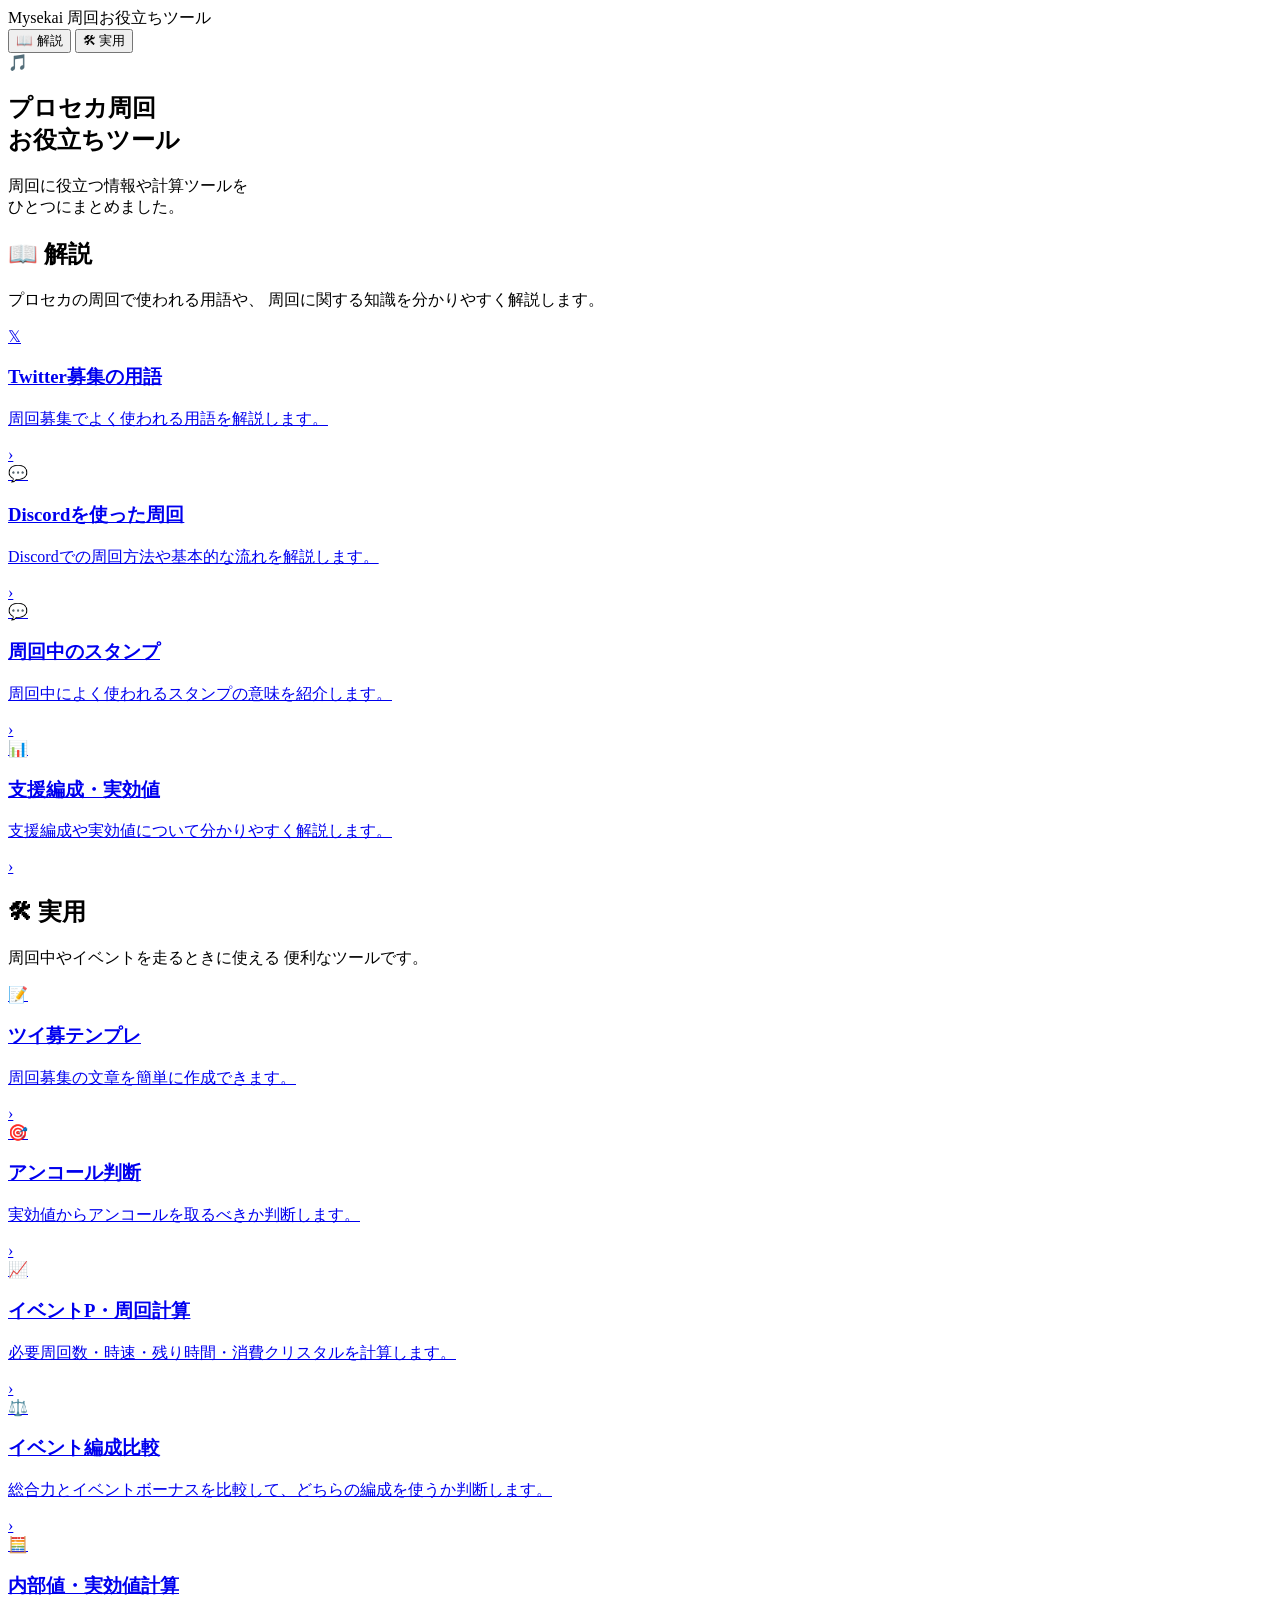
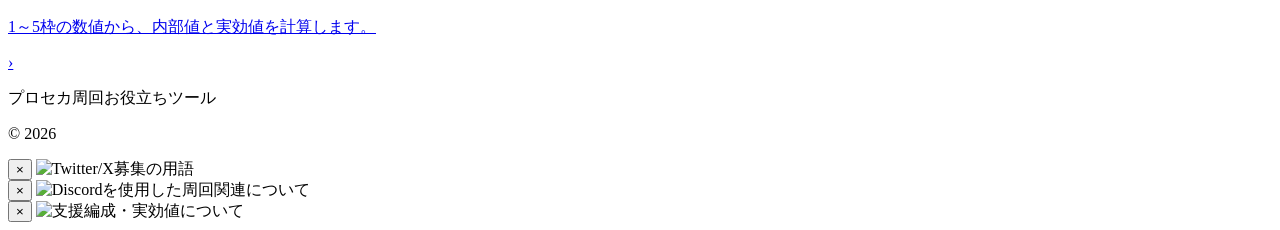
==== index.html @ a8d65b5f "Add files via upload" ====
<!DOCTYPE html>
<html lang="ja">
<head>
    <meta charset="UTF-8">
    <meta name="viewport" content="width=device-width, initial-scale=1.0">
    <title>お役立ちツール</title>
    <link rel="stylesheet" href="css/style.css">
</head>

<body>
    <header class="header">
        <div class="header-inner">
            <div class="site-logo">
                <span class="logo-main">Mysekai</span>
                <span class="logo-sub">周回お役立ちツール</span>
            </div>
        

            <nav class="header-nav">
                <button class="nav-button active">
                    📖 解説
                </button>
                <button class="nav-button">
                    🛠 実用
                </button>
            </nav>
        </div>
    </header>

    <main class="main">

        <section class="hero">
            <div class="hero-icon">🎵</div>
            <h1>
                プロセカ周回<br>
                お役立ちツール
            </h1>
            <p>
                周回に役立つ情報や計算ツールを<br>
                ひとつにまとめました。
            </p>
        </section>

        <section id="explanation" class="content tab-content active">
            <h2>📖 解説</h2>
            <p class="section-description">
                プロセカの周回で使われる用語や、
                周回に関する知識を分かりやすく解説します。
            </p>

            <div class="card-grid">
                <a href="#" class="menu-card" id="twitter-terms-card">
                    <div class="card-icon">𝕏</div>
                    <div class="card-text">
                        <h3>Twitter募集の用語</h3>
                        <p>周回募集でよく使われる用語を解説します。</p>
                    </div>
                    <span class="arrow">›</span>
                </a>

                <a href="#"  class="menu-card" id="discord-guide-button">
                    <div class="card-icon">💬</div>
                    <div class="card-text">
                        <h3>Discordを使った周回</h3>
                        <p>
                            Discordでの周回方法や基本的な流れを解説します。
                        </p>
                    </div>
                    <span class="arrow">›</span>
                </a>

                <a href="#" class="menu-card">
                    <div class="card-icon">💬</div>
                    <div class="card-text">
                        <h3>周回中のスタンプ</h3>
                        <p>
                            周回中によく使われるスタンプの意味を紹介します。
                        </p>
                    </div>
                    <span class="arrow">›</span>
                </a>

                <a href="#" class="menu-card" id="support-guide-button">
                    <div class="card-icon">📊</div>
                    <div class="card-text">
                        <h3>支援編成・実効値</h3>
                        <p>
                            支援編成や実効値について分かりやすく解説します。
                        </p>
                    </div>
                    <span class="arrow">›</span>
                </a>
            </div>
        </section>

        <section id="practical" class="content tab-content">
            <h2>🛠 実用</h2>
            <p class="section-description">
                周回中やイベントを走るときに使える
                便利なツールです。
            </p>

            <div class="card-grid">
                <a href="template.html" class="menu-card practical-card">
                    <div class="card-icon">📝</div>
                    <div class="card-text">
                        <h3>ツイ募テンプレ</h3>
                        <p>
                            周回募集の文章を簡単に作成できます。
                        </p>
                    </div>
                    <span class="arrow">›</span>
                </a>

                <a href="encore.html" class="menu-card practical-card">
                    <div class="card-icon">🎯</div>
                    <div class="card-text">
                        <h3>アンコール判断</h3>
                        <p>
                            実効値からアンコールを取るべきか判断します。
                        </p>
                    </div>
                    <span class="arrow">›</span>
                </a>

                <a href="event.html" class="menu-card practical-card">
                    <div class="card-icon">📈</div>
                    <div class="card-text">
                        <h3>イベントP・周回計算</h3>
                        <p>
                            必要周回数・時速・残り時間・消費クリスタルを計算します。
                        </p>
                    </div>
                    <span class="arrow">›</span>
                </a>

                <a href="event_compare.html" class="menu-card practical-card">
                    <div class="card-icon">⚖️</div>
                    <div class="card-text">
                        <h3>イベント編成比較</h3>
                        <p>
                            総合力とイベントボーナスを比較して、どちらの編成を使うか判断します。
                        </p>
                    </div>
                    <span class="arrow">›</span>
                </a>

                <a href="internal.html" class="menu-card practical-card">
                    <div class="card-icon">🧮</div>
                    <div class="card-text">
                        <h3>内部値・実効値計算</h3>
                        <p>
                            1～5枠の数値から、内部値と実効値を計算します。
                        </p>
                    </div>
                    <span class="arrow">›</span>
                </a>

            </div>
        </section>
    </main>

    <footer class="footer">
        <p>
            プロセカ周回お役立ちツール
        </p>
        <p class="copyright">
            © 2026
        </p>
    </footer>
    <script src="js/main.js"></script>
    <div class="image-modal" id="twitter-terms-modal">
        <div class="image-modal-content">
            <button class="image-modal-close" id="twitter-terms-close">×</button>
            <img src="images/Twitter_text.png" alt="Twitter/X募集の用語">
        </div>
    </div>
    <div class="image-modal" id="discord-guide-modal">
        <div class="image-modal-content">
            <button class="image-modal-close" id="discord-guide-close">×</button>
            <img src="images/Discord_text.png" alt="Discordを使用した周回関連について">
        </div>
    </div>
    <div class="image-modal" id="support-guide-modal">
        <div class="image-modal-content">
            <button class="image-modal-close" id="support-guide-close">×</button>
            <img src="images/Sien_text.png" alt="支援編成・実効値について">
        </div>
    </div>
</body>
</html>
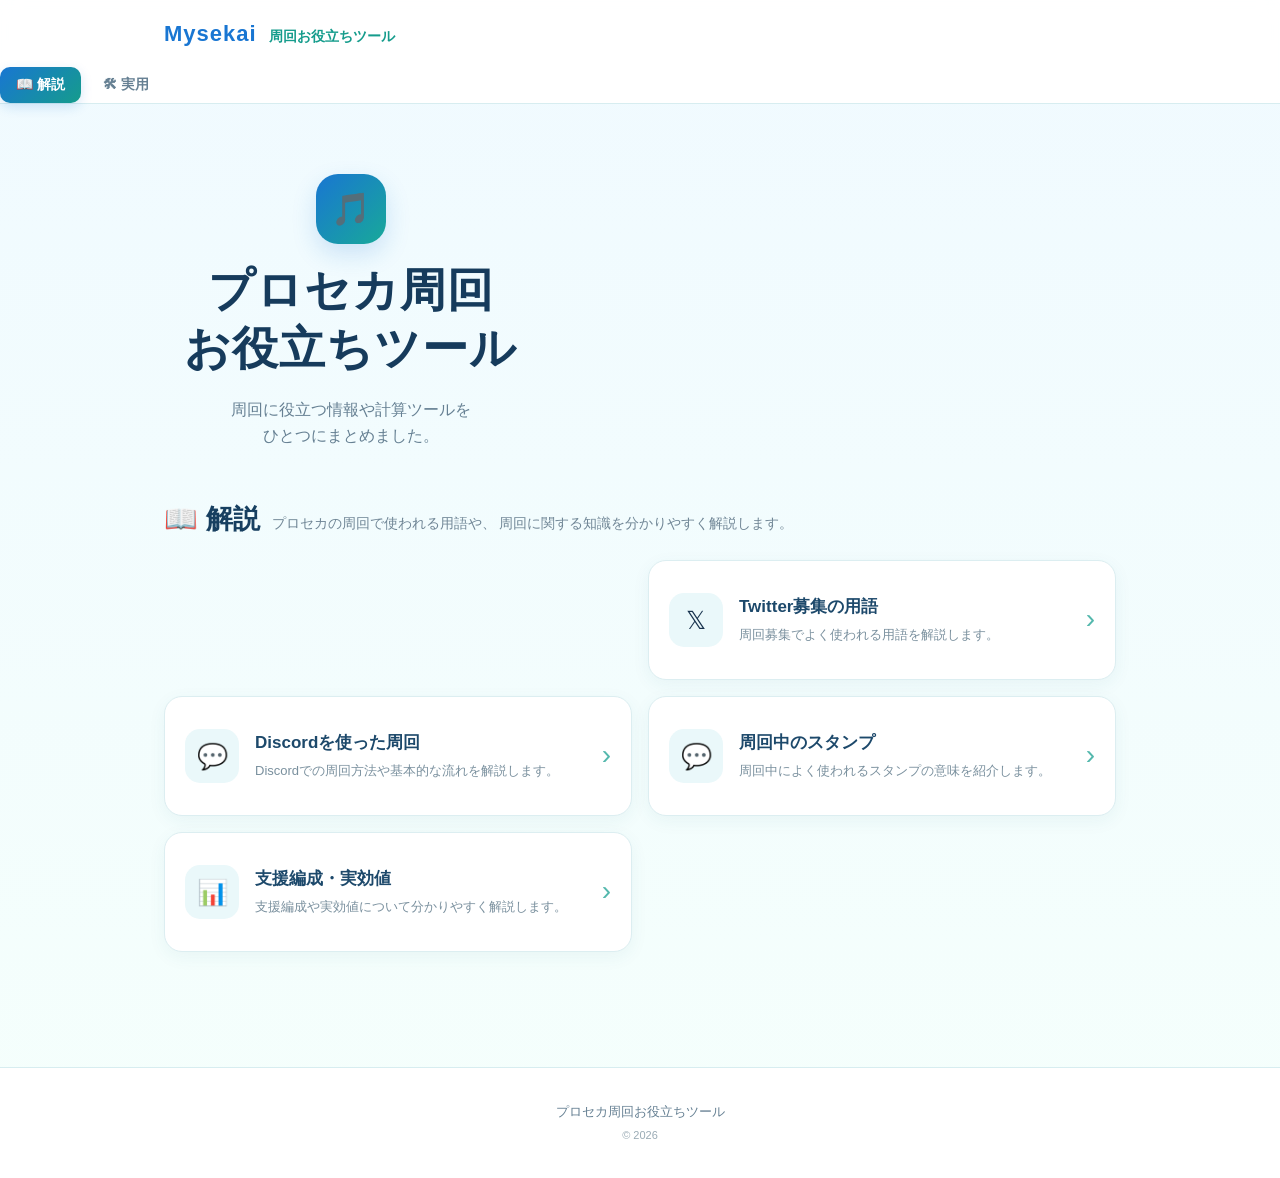
==== commit 232b96c3: "Add files via upload" ====
--- a/index.html
+++ b/index.html
@@ -10,7 +10,7 @@
 <body>
     <header class="header">
         <div class="header-inner">
-            <div class="site-logo">
+            <a href="index.html" class="site-logo">
                 <span class="logo-main">Mysekai</span>
                 <span class="logo-sub">周回お役立ちツール</span>
             </div>
--- a/css/style.css
+++ b/css/style.css
@@ -0,0 +1,763 @@
+* {
+    box-sizing: border-box;
+}
+html {
+    scroll-behavior: smooth;
+}
+body {
+    margin: 0;
+    font-family:
+        -apple-system,
+        BlinkMacSystemFont,
+        "Segoe UI",
+        "Noto Sans JP",
+        sans-serif;
+    color: #17324d;
+    background:
+        linear-gradient(
+            180deg,
+            #f0faff 0%,
+            #f5fffc 100%
+        );
+    line-height: 1.6;
+}
+
+/* =========================
+   ヘッダー
+========================= */
+.header {
+    position: sticky;
+    top: 0;
+    z-index: 100;
+    background: rgba(255, 255, 255, 0.94);
+    border-bottom: 1px solid #d7edf0;
+    backdrop-filter: blur(10px);
+}
+
+.header-inner {
+    max-width: 1000px;
+    margin: 0 auto;
+    padding: 16px 24px;
+    display: flex;
+    align-items: center;
+    justify-content: space-between;
+}
+
+.site-logo {
+    display: flex;
+    align-items: baseline;
+    gap: 12px;
+}
+
+.logo-main {
+    font-size: 22px;
+    font-weight: 800;
+    letter-spacing: 1px;
+    color: #1976d2;
+}
+
+.logo-sub {
+    font-size: 14px;
+    font-weight: 600;
+    color: #159c8c;
+}
+
+/* =========================
+   ヘッダーナビ
+========================= */
+.header-nav {
+    display: flex;
+    align-items: center;
+    gap: 6px;
+}
+
+.nav-button {
+    padding: 9px 16px;
+    border: none;
+    border-radius: 10px;
+    background: transparent;
+    font-size: 14px;
+    font-weight: 700;
+    color: #668093;
+    cursor: pointer;
+    transition: 0.2s;
+}
+
+.nav-button:hover {
+    color: #1976d2;
+    background: #eef8fa;
+}
+
+.nav-button.active {
+    color: #ffffff;
+    background: linear-gradient(
+        135deg,
+        #1976d2,
+        #159c8c
+    );
+    box-shadow:
+        0 4px 12px rgba(25, 118, 210, 0.18);
+}
+/* =========================
+   メイン
+========================= */
+.main {
+    max-width: 1000px;
+    margin: 0 auto;
+    padding: 0 24px 60px;
+}
+
+/* =========================
+   ヒーロー
+========================= */
+.hero {
+    text-align: center;
+    padding: 70px 20px 50px;
+}
+
+.hero-icon {
+    display: inline-flex;
+    align-items: center;
+    justify-content: center;
+    width: 70px;
+    height: 70px;
+    margin-bottom: 18px;
+    font-size: 32px;
+    border-radius: 22px;
+    background: linear-gradient(
+        135deg,
+        #1976d2,
+        #18a999
+    );
+    box-shadow:
+        0 10px 25px rgba(25, 118, 210, 0.18);
+}
+
+.hero h1 {
+    margin: 0;
+    font-size: clamp(30px, 5vw, 46px);
+    line-height: 1.25;
+    letter-spacing: 1px;
+    color: #163b5c;
+}
+
+.hero p {
+    margin: 20px 0 0;
+    font-size: 16px;
+    color: #668093;
+}
+
+/* =========================
+   セクション
+========================= */
+.content {
+    margin-bottom: 55px;
+}
+
+.content h2 {
+    margin: 0;
+    font-size: 27px;
+    color: #173f60;
+}
+
+.section-description {
+    margin: 8px 0 25px;
+    color: #708696;
+    font-size: 14px;
+}
+
+/* =========================
+   カード
+========================= */
+.card-grid {
+    display: grid;
+    grid-template-columns:
+        repeat(2, minmax(0, 1fr));
+    gap: 16px;
+}
+
+.menu-card {
+    position: relative;
+    display: flex;
+    align-items: center;
+    gap: 16px;
+    min-height: 120px;
+    padding: 20px 48px 20px 20px;
+    text-decoration: none;
+    color: inherit;
+    background: #ffffff;
+    border: 1px solid #dceef1;
+    border-radius: 18px;
+    box-shadow:
+        0 5px 18px rgba(30, 100, 120, 0.06);
+    transition:
+        transform 0.2s,
+        box-shadow 0.2s,
+        border-color 0.2s;
+}
+
+.menu-card:hover {
+    transform: translateY(-3px);
+    border-color: #72cfc5;
+    box-shadow:
+        0 10px 25px rgba(30, 100, 120, 0.12);
+}
+
+/* アイコン */
+.card-icon {
+    display: flex;
+    align-items: center;
+    justify-content: center;
+    flex-shrink: 0;
+    width: 54px;
+    height: 54px;
+    border-radius: 15px;
+    font-size: 25px;
+    background: #eaf8fa;
+}
+
+/* テキスト */
+.card-text {
+    min-width: 0;
+}
+
+.card-text h3 {
+    margin: 0 0 5px;
+    font-size: 17px;
+    color: #1d496b;
+}
+
+.card-text p {
+    margin: 0;
+    font-size: 13px;
+    color: #7a909e;
+}
+
+/* 矢印 */
+.arrow {
+    position: absolute;
+    right: 20px;
+    font-size: 28px;
+    color: #54b8ad;
+    transition: transform 0.2s;
+}
+
+.menu-card:hover .arrow {
+    transform: translateX(4px);
+}
+
+/* =========================
+   実用カード
+========================= */
+
+.practical-card {
+    border-color: #d3ece7;
+}
+.practical-card .card-icon {
+    background: #e7f8f4;
+}
+
+/* =========================
+   フッター
+========================= */
+.footer {
+    padding: 30px 20px;
+    text-align: center;
+    border-top: 1px solid #d7edf0;
+    background: #ffffff;
+    color: #668093;
+}
+
+.footer p {
+    margin: 4px 0;
+    font-size: 13px;
+}
+
+.footer .copyright {
+    font-size: 11px;
+    color: #9aabb5;
+}
+
+/* =========================
+   スマホ対応
+========================= */
+@media (max-width: 700px) {
+    .header-inner {
+        flex-direction: column;
+        align-items: stretch;
+        gap: 8px;
+        padding: 12px 14px;
+    }
+    .site-logo {
+        gap: 8px;
+        justify-content: center;
+    }
+    .header-nav {
+        width: 100%;
+    }
+    .nav-button {
+        flex: 1;
+        padding: 9px 8px;
+    }
+    .logo-main {
+        font-size: 18px;
+    }
+    .logo-sub {
+        font-size: 12px;
+    }
+    .main {
+        padding: 0 14px 45px;
+    }
+    .hero {
+        padding: 50px 10px 35px;
+    }
+    .hero-icon {
+        width: 60px;
+        height: 60px;
+
+        border-radius: 18px;
+
+        font-size: 28px;
+    }
+    .hero h1 {
+        font-size: 32px;
+    }
+    .hero p {
+        font-size: 14px;
+    }
+    .content h2 {
+        font-size: 23px;
+    }
+    .card-grid {
+        grid-template-columns: 1fr;
+    }
+    .menu-card {
+        min-height: 105px;
+
+        padding: 17px 45px 17px 16px;
+    }
+    .card-icon {
+        width: 48px;
+        height: 48px;
+
+        font-size: 22px;
+    }
+    .card-text h3 {
+        font-size: 16px;
+    }
+    .card-text p {
+        font-size: 12px;
+    }
+}
+/* =========================
+   タブ切り替え
+========================= */
+.tab-content {
+    display: none;
+}
+
+.tab-content.active {
+    display: block;
+}
+
+/* =====================
+   ツイ募集テンプレ
+   ===================== */
+.tool-page {
+    max-width: 500px;
+    margin: 0 auto;
+}
+
+.tool-page-header {
+    text-align: center;
+    margin-bottom: 30px;
+}
+
+.tool-page-header h1 {
+    margin: 10px 0;
+    font-size: 24px;
+    color: #234;
+}
+
+.tool-page-header p {
+    color: #668093;
+    line-height: 1.7;
+}
+
+/* 戻るボタン */
+.back-button {
+    padding: 9px 16px;
+    border-radius: 10px;
+    text-decoration: none;
+    color: #1976d2;
+    background: #eef8fa;
+    font-weight: 700;
+    font-size: 14px;
+}
+
+/* ツールカード */
+.tool-card {
+    background: #ffffff;
+    border-radius: 14px;
+    padding: 10px;
+    margin-bottom: 12px;
+    box-shadow:
+        0 6px 20px rgba(0, 0, 0, 0.06);
+}
+
+.tool-card h2 {
+    margin-top: 0;
+    margin-bottom: 16px;
+    font-size: 18px;
+}
+
+/* 入力欄 */
+.form-group {
+    margin-bottom: 14px;
+}
+
+.form-group label {
+    display: block;
+    margin-bottom: 8px;
+    font-weight: 700;
+    color: #34495e;
+}
+
+.form-group input,
+.form-group select,
+.form-group textarea {
+    width: 100%;
+    box-sizing: border-box;
+    padding: 9px 11px;
+    border: 1px solid #d8e2e8;
+    border-radius: 10px;
+    background: #f9fcfd;
+    font-size: 14px;
+    font-family: inherit;
+    outline: none;
+    transition: 0.2s;
+}
+
+.form-group input:focus,
+.form-group select:focus,
+.form-group textarea:focus {
+    border-color: #1976d2;
+    box-shadow:
+        0 0 0 3px rgba(25, 118, 210, 0.1);
+}
+
+.form-group textarea {
+    min-height: 130px;
+    resize: vertical;
+    line-height: 1.7;
+}
+
+.input-note {
+    margin: 6px 0 0;
+    font-size: 12px;
+    color: #8a9aa5;
+}
+
+/* 作成ボタン */
+.tool-main-button {
+    width: 100%;
+    padding: 11px;
+    border: none;
+    border-radius: 12px;
+    background: linear-gradient(
+        135deg,
+        #1976d2,
+        #159c8c
+    );
+    color: white;
+    font-size: 14px;
+    font-weight: 700;
+    cursor: pointer;
+    box-shadow:
+        0 5px 15px rgba(25, 118, 210, 0.2);
+
+    transition: 0.2s;
+}
+
+.tool-main-button:hover {
+    transform: translateY(-1px);
+}
+
+/* 結果 */
+.result-card {
+    display: none;
+}
+
+.result-card.show {
+    display: block;
+}
+
+#result-text {
+    width: 100%;
+    min-height: 180px;
+    box-sizing: border-box;
+    padding: 14px;
+    border: 1px solid #d8e2e8;
+    border-radius: 10px;
+    background: #f9fcfd;
+    font-family: inherit;
+    font-size: 14px;
+    line-height: 1.7;
+    resize: vertical;
+}
+
+/* 結果ボタン */
+.result-buttons {
+    display: flex;
+    gap: 10px;
+    margin-top: 12px;
+}
+
+.tool-sub-button,
+.tool-x-button {
+    flex: 1;
+    padding: 12px;
+    border: none;
+    border-radius: 10px;
+    font-size: 14px;
+    font-weight: 700;
+    cursor: pointer;
+}
+
+.tool-sub-button {
+    background: #eef3f6;
+    color: #526674;
+}
+
+.tool-x-button {
+    background: #111111;
+    color: #ffffff;
+}
+
+/* 下の戻るリンク */
+.back-link-area {
+    text-align: center;
+    margin: 30px 0;
+}
+
+.back-link-area a {
+    color: #1976d2;
+    text-decoration: none;
+    font-weight: 700;
+}
+
+/* スマホ */
+@media (max-width: 700px) {
+    .tool-page {
+        width: 100%;
+    }
+    .tool-page-header h1 {
+        font-size: 24px;
+    }
+    .tool-card {
+        padding: 20px 16px;
+        border-radius: 14px;
+    }
+    .result-buttons {
+        flex-direction: column;
+    }
+}
+
+
+/* =====================
+   アンコール判断
+   ===================== */
+.encore-result {
+    text-align: center;
+}
+
+.encore-result-main {
+    font-size: 20px;
+    font-weight: 700;
+    margin-bottom: 16px;
+    color: #1976d2;
+}
+
+.encore-result-value {
+    padding: 12px;
+    margin-bottom: 15px;
+    border-radius: 10px;
+    background: #eef8fa;
+    color: #526674;
+}
+
+.encore-result-value strong {
+    font-size: 24px;
+    color: #159c8c;
+}
+
+.encore-result p {
+    margin: 0;
+    line-height: 1.7;
+    font-size: 14px;
+    color: #668093;
+}
+
+/* ヘッダーメニュー */
+.header {
+    position: relative;
+}
+
+.menu-button {
+    width: 42px;
+    height: 42px;
+    border: none;
+    border-radius: 10px;
+    background: #eef8fa;
+    color: #1976d2;
+    font-size: 28px;
+    font-weight: 700;
+    cursor: pointer;
+}
+
+.menu-button:hover {
+    background: #dff2f5;
+}
+
+.header-menu {
+    position: absolute;
+    top: 65px;
+    right: 20px;
+    width: 280px;
+    padding: 4px;
+    background: #ffffff;
+    border-radius: 10px;
+    box-shadow: 0 8px 25px rgba(0, 0, 0, 0.15);
+    display: none;
+    z-index: 1000;
+}
+
+.header-menu.show {
+    display: block;
+}
+
+.menu-section {
+    margin: 0;
+}
+
+.menu-section-button {
+    width: 100%;
+    padding: 7px 10px;
+    border: none;
+    background: transparent;
+    text-align: left;
+    font-size: 14px;
+    font-weight: 700;
+    color: #34495e;
+    cursor: pointer;
+    border-radius: 6px;
+}
+
+.menu-section-button:hover {
+    background: #eef8fa;
+}
+
+.menu-items {
+    display: none;
+}
+
+.menu-items.show {
+    display: block;
+}
+
+.menu-items a {
+    display: block;
+    padding: 5px 10px 5px 24px;
+    text-decoration: none;
+    color: #668093;
+    font-size: 13px;
+    line-height: 1.4;
+    border-radius: 5px;
+}
+
+.menu-items a:hover {
+    background: #eef8fa;
+    color: #1976d2;
+}
+
+@media (max-width: 700px) {
+    .header-menu {
+        top: 62px;
+        left: 14px;
+        right: 14px;
+        width: auto;
+    }
+}
+/* 画像ポップアップ */
+.image-modal {
+    position: fixed;
+    inset: 0;
+    display: none;
+    align-items: center;
+    justify-content: center;
+    padding: 20px;
+    background: rgba(0,0,0,0.7);
+    z-index: 2000;
+    box-sizing: border-box;
+}
+
+.image-modal.show {
+    display: flex;
+}
+
+.image-modal-content {
+    position: relative;
+    max-width: 1000px;
+    max-height: 90vh;
+}
+
+.image-modal-content img {
+    display: block;
+    max-width: 100%;
+    max-height: 90vh;
+    border-radius: 10px;
+    object-fit: contain;
+}
+
+.image-modal-close {
+    position: absolute;
+    top: -14px;
+    right: -14px;
+    width: 36px;
+    height: 36px;
+    border: none;
+    border-radius: 50%;
+    background: #fff;
+    color: #34495e;
+    font-size: 24px;
+    line-height: 1;
+    cursor: pointer;
+    box-shadow: 0 3px 10px rgba(0,0,0,0.2);
+}
+
+@media (max-width:700px) {
+    .image-modal {
+        padding: 10px;
+    }
+
+    .image-modal-content {
+        max-width: 100%;
+        max-height: 90vh;
+    }
+
+    .image-modal-content img {
+        max-width: 100%;
+        max-height: 85vh;
+    }
+
+    .image-modal-close {
+        top: -10px;
+        right: -6px;
+    }
+}
+
+.site-logo{
+    text-decoration:none;
+    color:inherit;
+    cursor:pointer;
+}
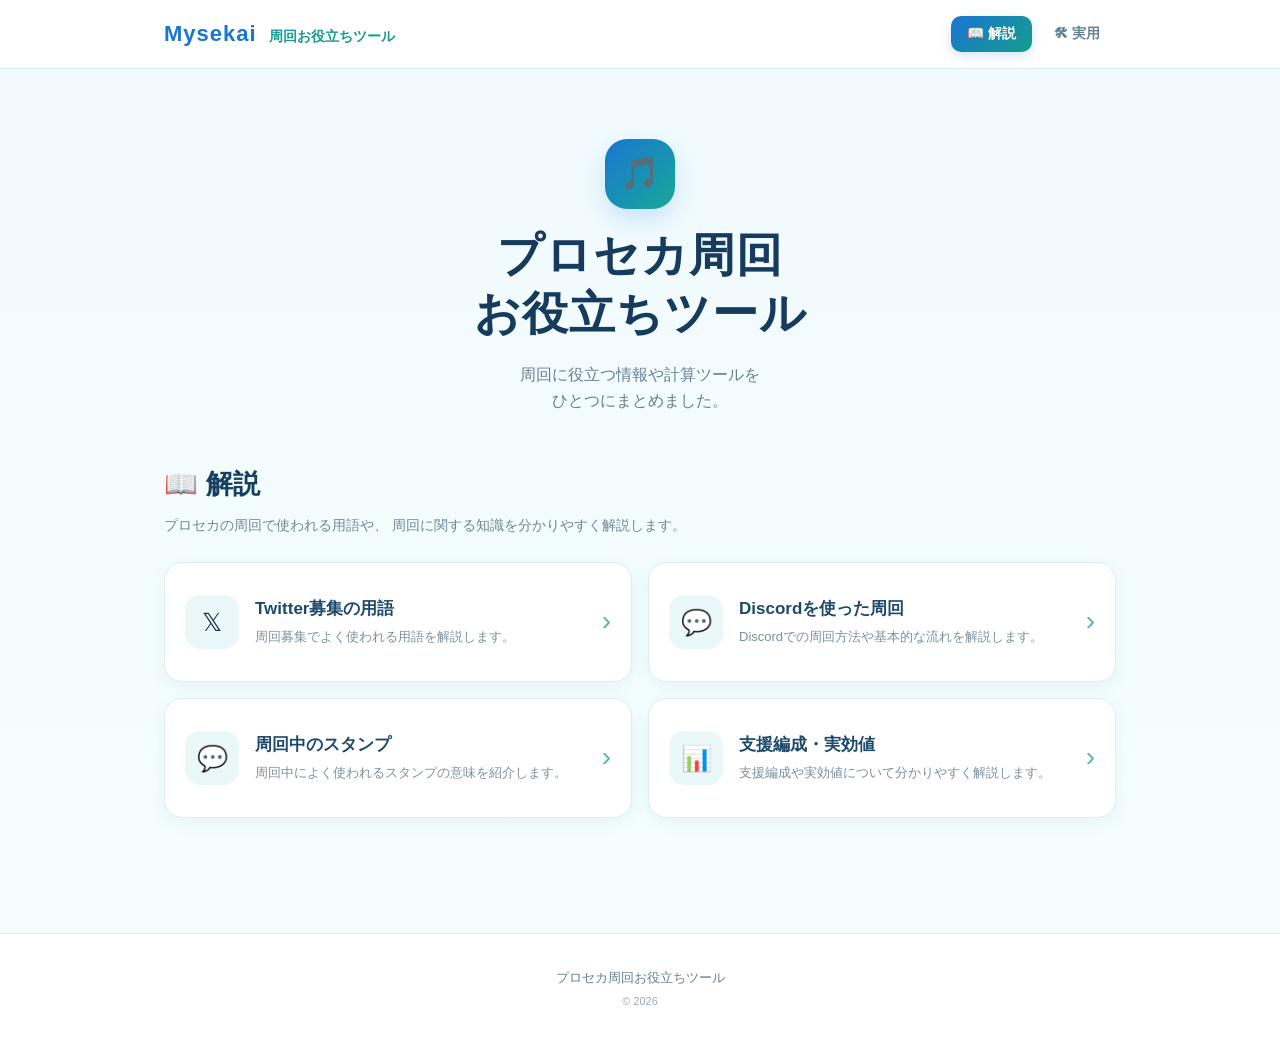
==== commit 031c0c63: "Add files via upload" ====
--- a/index.html
+++ b/index.html
@@ -13,7 +13,7 @@
             <a href="index.html" class="site-logo">
                 <span class="logo-main">Mysekai</span>
                 <span class="logo-sub">周回お役立ちツール</span>
-            </div>
+            </a>
         
 
             <nav class="header-nav">
